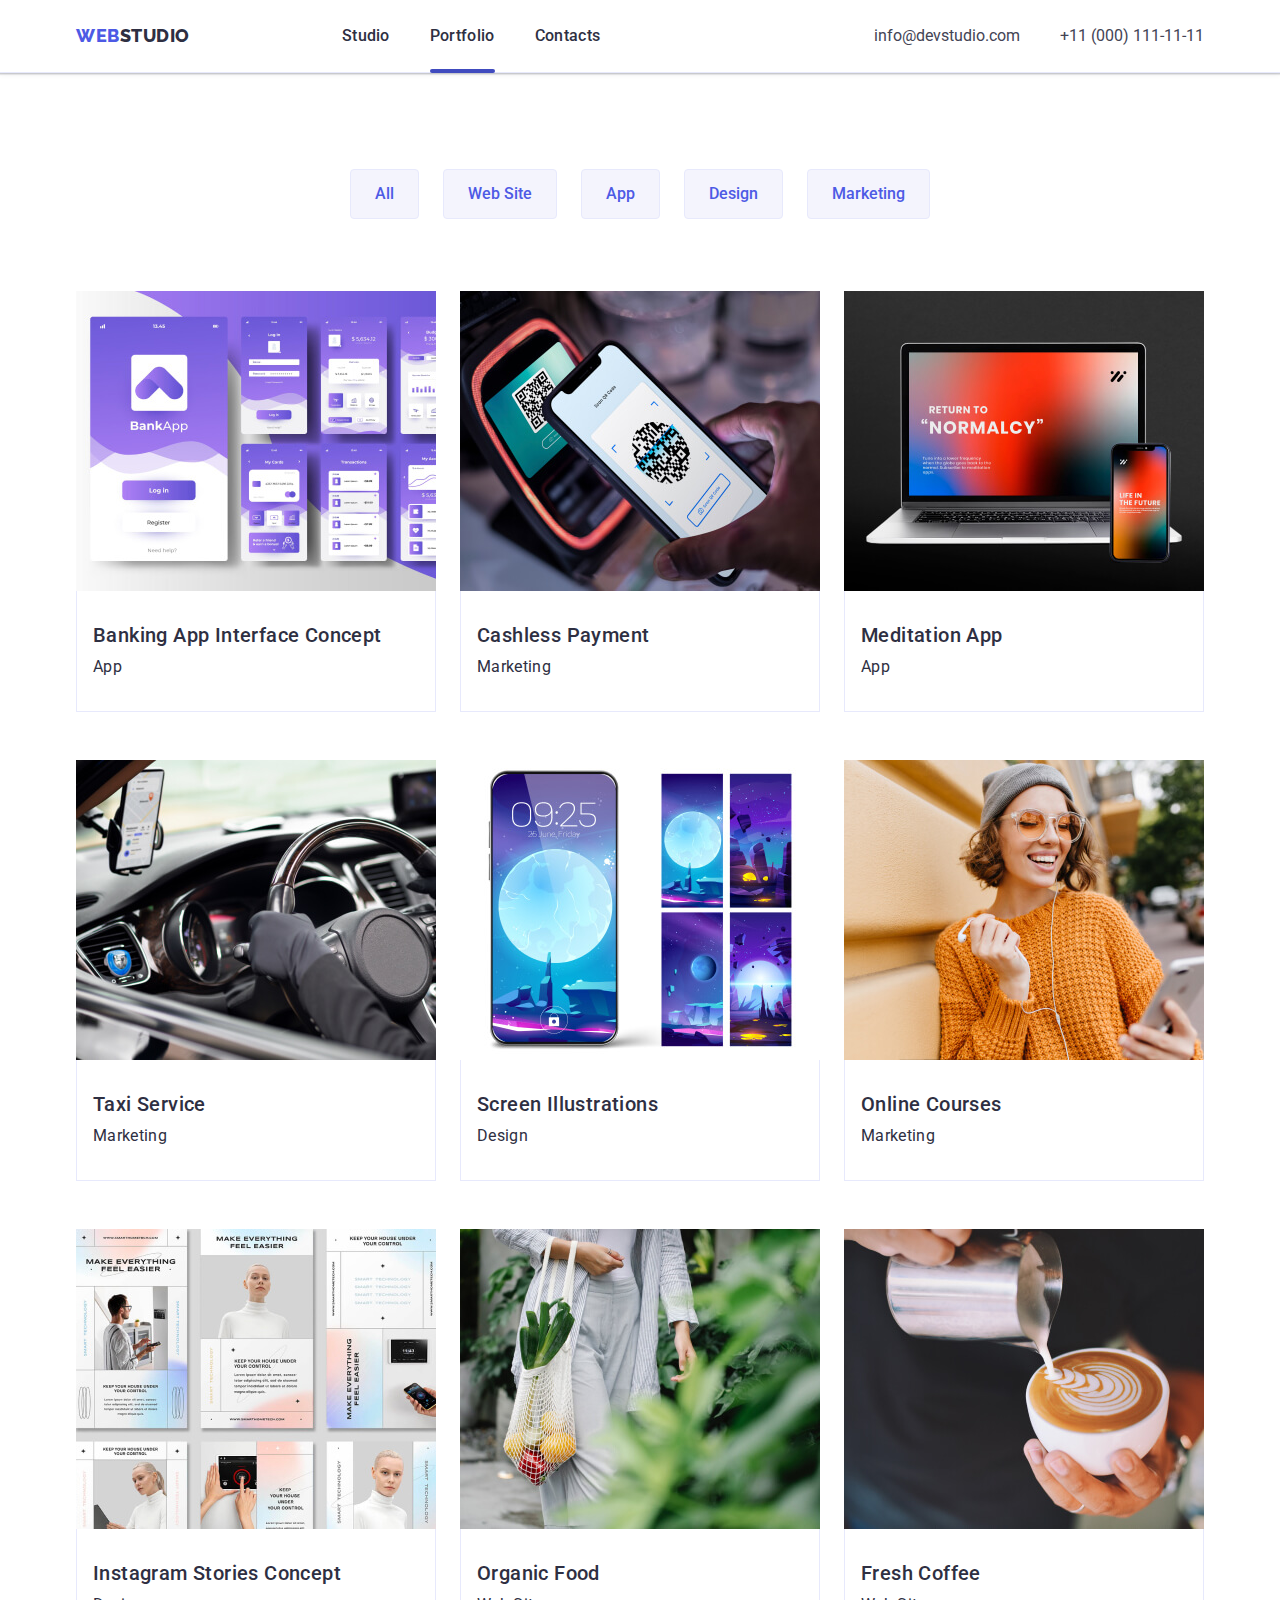
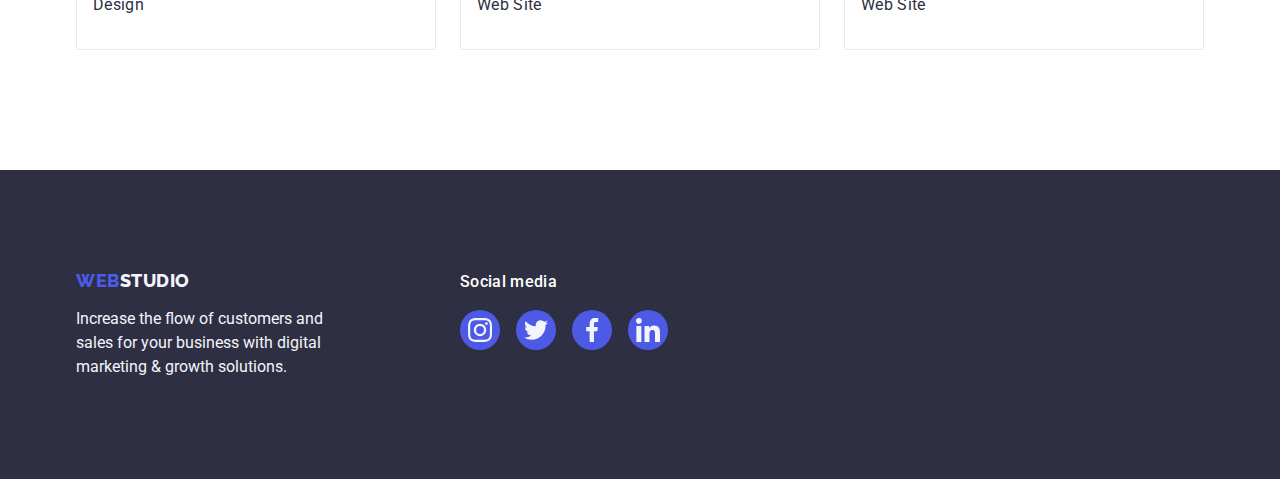
==== portfolio.html @ fbab5420 "Initial commit" ====
<!DOCTYPE html>
<html lang="en">
  <head>
    <meta charset="UTF-8" />
    <meta http-equiv="X-UA-Compatible" content="IE=edge" />
    <meta name="viewport" content="width=device-width, initial-scale=1.0" />
    <title>Portfolio</title>
    <link rel="preconnect" href="https://fonts.googleapis.com" />
    <link rel="preconnect" href="https://fonts.gstatic.com" crossorigin />
    <link
      href="https://fonts.googleapis.com/css2?family=Raleway:wght@800&family=Roboto:wght@400;500;700;900&display=swap"
      rel="stylesheet"
    />
    <link
      rel="stylesheet"
      href="https://cdnjs.cloudflare.com/ajax/libs/modern-normalize/1.1.0/modern-normalize.min.css"
    />
    <link rel="stylesheet" href="./css/styles.css" />
  </head>
  <body>
    <!-- Header -->
    <header class="header">
      <div class="container">
        <!-- navigation menu -->
        <nav class="nav">
          <!-- Logo -->
          <a href="./index.html" class="link nav-logo"
            >Web<span class="nav-logo-item">Studio</span>
          </a>
          <ul class="list">
            <li class="list-item">
              <a href="./index.html" class="link nav-link">Studio</a>
            </li>
            <li class="list-item">
              <a href="./portfolio.html" class="link nav-link current">Portfolio</a>
            </li>
            <li class="list-item">
              <a href="" class="link nav-link">Contacts</a>
            </li>
          </ul>
        </nav>
        <!-- adress -->
        <address class="address">
          <ul class="list">
            <li class="address-list-item">
              <a href="mailto:info@devstudio.com" class="address-item link">info@devstudio.com</a>
            </li>
            <li class="address-list-item">
              <a href="tel:+110001111111" class="address-item link">+11 (000) 111-11-11</a>
            </li>
          </ul>
        </address>
      </div>
    </header>
    <!--main content  -->

    <main>
      <section class="section-portfolio">
        <div class="container">
          <!-- head -->

          <h1 class="visually-hidden">Portfolio</h1>

          <!-- filter -->

          <ul class="list filter">
            <li class="filter-list">
              <button type="button" class="portfolio-btn">All</button>
            </li>
            <li class="filter-list">
              <button type="button" class="portfolio-btn">Web Site</button>
            </li>
            <li class="filter-list">
              <button type="button" class="portfolio-btn">App</button>
            </li>
            <li class="filter-list">
              <button type="button" class="portfolio-btn">Design</button>
            </li>
            <li class="filter-list">
              <button type="button" class="portfolio-btn">Marketing</button>
            </li>
          </ul>

          <!-- product -->

          <ul class="list cards">
            <li class="card">
              <a href="" class="link">
                <div class="box-overlay">
                  <img
                    src="./images/portfolio/row1/banking-app.jpg"
                    alt="Banking App Interface Concept"
                    width="360"
                  />
                  <div class="overlay">
                    <p>
                      14 Stylish and User-Friendly App Design Concepts · Task Manager App · Calorie
                      Tracker App · Exotic Fruit Ecommerce App · Cloud Storage App
                    </p>
                  </div>
                </div>
                <div class="card-categories">
                  <h2 class="portfolio-title">Banking App Interface Concept</h2>
                  <p class="portfolio-text">App</p>
                </div>
              </a>
            </li>
            <li class="card">
              <a href="" class="link">
                <div class="box-overlay">
                  <img
                    src="./images/portfolio/row1/cashles-payment.jpg"
                    alt="Cashless Payment"
                    width="360"
                  />
                  <div class="overlay">
                    <p>
                      14 Stylish and User-Friendly App Design Concepts · Task Manager App · Calorie
                      Tracker App · Exotic Fruit Ecommerce App · Cloud Storage App
                    </p>
                  </div>
                </div>
                <div class="card-categories">
                  <h2 class="portfolio-title">Cashless Payment</h2>
                  <p class="portfolio-text">Marketing</p>
                </div>
              </a>
            </li>
            <li class="card">
              <a href="" class="link">
                <div class="box-overlay">
                  <img
                    src="./images/portfolio/row1/meditacion-app.jpg"
                    alt="Meditation App"
                    width="360"
                  />
                  <div class="overlay">
                    <p>
                      14 Stylish and User-Friendly App Design Concepts · Task Manager App · Calorie
                      Tracker App · Exotic Fruit Ecommerce App · Cloud Storage App
                    </p>
                  </div>
                </div>
                <div class="card-categories">
                  <h2 class="portfolio-title">Meditation App</h2>
                  <p class="portfolio-text">App</p>
                </div>
              </a>
            </li>
            <li class="card">
              <a href="" class="link">
                <div class="box-overlay">
                  <img
                    src="./images/portfolio/row2/taxi-service.jpg"
                    alt="Taxi Service"
                    width="360"
                  />
                  <div class="overlay">
                    <p>
                      14 Stylish and User-Friendly App Design Concepts · Task Manager App · Calorie
                      Tracker App · Exotic Fruit Ecommerce App · Cloud Storage App
                    </p>
                  </div>
                </div>
                <div class="card-categories">
                  <h2 class="portfolio-title">Taxi Service</h2>
                  <p class="portfolio-text">Marketing</p>
                </div>
              </a>
            </li>
            <li class="card">
              <a href="" class="link">
                <div class="box-overlay">
                  <img
                    src="./images/portfolio/row2/screen-illustrations.jpg"
                    alt="Screen Illustrations"
                    width="360"
                  />
                  <div class="overlay">
                    <p>
                      14 Stylish and User-Friendly App Design Concepts · Task Manager App · Calorie
                      Tracker App · Exotic Fruit Ecommerce App · Cloud Storage App
                    </p>
                  </div>
                </div>
                <div class="card-categories">
                  <h2 class="portfolio-title">Screen Illustrations</h2>
                  <p class="portfolio-text">Design</p>
                </div>
              </a>
            </li>
            <li class="card">
              <a href="" class="link">
                <div class="box-overlay">
                  <img
                    src="./images/portfolio/row2/online-courses.jpg"
                    alt="Online Courses"
                    width="360"
                  />
                  <div class="overlay">
                    <p>
                      14 Stylish and User-Friendly App Design Concepts · Task Manager App · Calorie
                      Tracker App · Exotic Fruit Ecommerce App · Cloud Storage App
                    </p>
                  </div>
                </div>
                <div class="card-categories">
                  <h2 class="portfolio-title">Online Courses</h2>
                  <p class="portfolio-text">Marketing</p>
                </div>
              </a>
            </li>
            <li class="card">
              <a href="" class="link">
                <div class="box-overlay">
                  <img
                    src="./images/portfolio/row3/instagram.jpg"
                    alt="Instagram Stories Concept"
                    width="360"
                  />
                  <div class="overlay">
                    <p>
                      14 Stylish and User-Friendly App Design Concepts · Task Manager App · Calorie
                      Tracker App · Exotic Fruit Ecommerce App · Cloud Storage App
                    </p>
                  </div>
                </div>
                <div class="card-categories">
                  <h2 class="portfolio-title">Instagram Stories Concept</h2>
                  <p class="portfolio-text">Design</p>
                </div>
              </a>
            </li>
            <li class="card">
              <a href="" class="link">
                <div class="box-overlay">
                  <img
                    src="./images/portfolio/row3/organic-food.jpg"
                    alt="Organic Food"
                    width="360"
                  />
                  <div class="overlay">
                    <p>
                      14 Stylish and User-Friendly App Design Concepts · Task Manager App · Calorie
                      Tracker App · Exotic Fruit Ecommerce App · Cloud Storage App
                    </p>
                  </div>
                </div>
                <div class="card-categories">
                  <h2 class="portfolio-title">Organic Food</h2>
                  <p class="portfolio-text">Web Site</p>
                </div>
              </a>
            </li>
            <li class="card">
              <a href="" class="link">
                <div class="box-overlay">
                  <img
                    src="./images/portfolio/row3/fresh-coffee.jpg"
                    alt="Fresh Coffee"
                    width="360"
                  />
                  <div class="overlay">
                    <p>
                      14 Stylish and User-Friendly App Design Concepts · Task Manager App · Calorie
                      Tracker App · Exotic Fruit Ecommerce App · Cloud Storage App
                    </p>
                  </div>
                </div>
                <div class="card-categories">
                  <h2 class="portfolio-title">Fresh Coffee</h2>
                  <p class="portfolio-text">Web Site</p>
                </div>
              </a>
            </li>
          </ul>
        </div>
      </section>
    </main>

    <!-- footer -->
    <footer class="footer">
      <div class="container">
        <div class="footer-logo-cont">
          <!-- logo -->
          <a href="./index.html" class="link footer-logo"
            >Web<span class="footer-logo-item">Studio</span>
          </a>
          <p class="text">
            Increase the flow of customers and sales for your business with digital marketing &
            growth solutions.
          </p>
        </div>
        <div class="footer-social-cont">
          <p class="footer-social-title">Social media</p>
          <ul class="footer-list list">
            <li class="footer-list-item">
              <a
                class="footer-social-link"
                href="https://www.instagram.com/"
                target="_blank"
                rel="noopener noreferrer"
              >
                <svg class="icon" width="24" height="24">
                  <use href="./images/icon.svg#icon-instagram"></use>
                </svg>
              </a>
            </li>
            <li class="footer-list-item">
              <a
                class="footer-social-link"
                href="https://twitter.com/"
                target="_blank"
                rel="noopener noreferrer"
              >
                <svg class="icon" width="24" height="24">
                  <use href="./images/icon.svg#icon-twitter"></use>
                </svg>
              </a>
            </li>
            <li class="footer-list-item">
              <a
                class="footer-social-link"
                href="https://www.facebook.com/"
                target="_blank"
                rel="noopener noreferrer"
              >
                <svg class="icon" width="24" height="24">
                  <use href="./images/icon.svg#icon-facebook"></use>
                </svg>
              </a>
            </li>
            <li class="footer-list-item">
              <a
                class="footer-social-link"
                href="https://www.linkedin.com/"
                target="_blank"
                rel="noopener noreferrer"
              >
                <svg class="icon" width="24" height="24">
                  <use href="./images/icon.svg#icon-linkedin"></use>
                </svg>
              </a>
            </li>
          </ul>
        </div>
      </div>
    </footer>
  </body>
</html>
---- css/styles.css ----
:root {
  --text-color: #434455;
  --dark-color: #2e2f42;
  --primary-barnd-color: #4d5ae5;
  --background-color: #ffffff;
  --pressed-state-cl: #404bbf;
  --light-color: #f4f4fd;
  --heder-border-cl: #e7e9fc;
  --social-activ-cl: #31d0aa;
  --border-cl: #8e8f99;
  --castomer-cl: #8e8f99;
  --сubic: cubic-bezier(0.4, 0, 0.2, 1);
  --backdrop: rgba(46, 47, 66, 0.4);
}
html {
  box-sizing: border-box;
}

*,
*::before,
*::after {
  box-sizing: inherit;
}

body {
  font-family: 'Roboto', sans-serif;
  font-style: normal;
  font-weight: 400;
  font-size: 16px;
  line-height: 24px;

  color: var(--brand-color);
  background-color: var(--background-color);
}

h1,
h2,
h3,
h4,
h5,
h6,
p {
  margin: 0;
}
ul {
  padding: 0;
}
/* utylits */
.container {
  width: 1158px;
  padding-left: 15px;
  padding-right: 15px;
  margin: 0 auto;
}
.link {
  text-decoration: none;
}
.list {
  list-style: none;
  margin: 0;
  padding: 0;
}
img {
  display: block;
}
.visually-hidden {
  position: absolute;
  width: 1px;
  height: 1px;
  margin: -1px;
  border: 0;
  padding: 0;
  white-space: nowrap;
  clip-path: inset(100%);
  clip: rect(0 0 0 0);
  overflow: hidden;
}

/* styles for index.html */

/**
  |============================
  | header section
  |============================
*/
.header .container {
  display: flex;
  align-items: center;
  margin: 0 auto 0 auto;
}
.header {
  border-bottom: 1px solid var(--heder-border-cl);
  box-shadow: 0px 2px 1px rgba(46, 47, 66, 0.08), 0px 1px 1px rgba(46, 47, 66, 0.16),
    0px 1px 6px rgba(46, 47, 66, 0.08);
}
/* logo */
.nav-logo {
  font-family: 'Raleway', sans-serif;
  font-style: normal;
  font-weight: 800;
  font-size: 18px;
  line-height: 1.17;
  margin-right: 76px;

  letter-spacing: 0.03em;
  text-decoration: none;
  text-transform: uppercase;

  color: var(--primary-barnd-color);
}

.this-page {
  position: relative;
}

.nav-logo-item {
  color: var(--dark-color);
}

/* navigation */
.nav {
  display: flex;
  align-items: center;
  margin-right: auto;

  font-style: normal;
  font-weight: 500;
  font-size: 16px;
  line-height: 24px;
}

.nav .list {
  display: flex;
  margin-left: 76px;
  gap: 40px;
}

.nav-link {
  position: relative;
  display: flex;
  padding-top: 24px;
  padding-bottom: 24px;
}

.nav-link.current::after {
  content: '';
  position: absolute;
  width: 100%;
  height: 4px;
  bottom: -1px;

  background: var(--pressed-state-cl);
  color: var(--pressed-state-cl);
  border-radius: 2px;
}
.list .nav-link {
  font-weight: 500;
  font-size: 16px;
  line-height: 1.5;
  letter-spacing: 0.02em;

  color: var(--dark-color);
  transition: color 250ms var(--сubic);
}
.list .nav-link:hover,
.list .nav-link:focus {
  color: var(--pressed-state-cl);
}

/* address */
.address {
  font-style: normal;
}
.address-item.link {
  color: var(--text-color);
}
.address .list {
  display: flex;
  gap: 40px;
}
.address-item {
  transition: color 250ms var(--сubic);
}
.address-item:hover,
.address-item:focus {
  color: var(--pressed-state-cl);
}
/**
  |============================
  | hero section
  |============================
*/

.hero {
  padding: 188px 0;
  max-width: 1440px;
  min-height: 600px;
  margin: 0 auto;
  text-align: center;
  background-color: var(--dark-color);

  background-image: linear-gradient(rgba(46, 47, 66, 0.7), rgba(46, 47, 66, 0.7)),
    url('../images/main/people-office.jpg');
  background-position: center;
  background-size: cover;
  background-repeat: no-repeat;
}

.hero-title {
  font-family: 'Roboto';
  font-style: normal;
  font-weight: 700;
  font-size: 56px;
  letter-spacing: 0.02em;
  line-height: 1.07;

  max-width: 496px;
  text-align: center;
  margin-bottom: 48px;
  margin-left: auto;
  margin-right: auto;

  color: var(--background-color);
}

/* batton */
.btn {
  font-family: 'Roboto', sans-serif;
  font-weight: 500;
  font-size: 16px;
  line-height: 1.5;
  letter-spacing: 0.04em;

  display: block;
  margin: 0 auto;
  border-radius: 4px;
  padding: 16px 32px;
  min-width: 169px;
  height: 56px;
  box-shadow: 0px 4px 4px rgba(0, 0, 0, 0.15);
  border: none;

  color: var(--background-color);
  background-color: var(--primary-barnd-color);
  cursor: pointer;

  transition: background 250ms var(--сubic);
}

.btn:hover,
.btn:focus {
  background-color: var(--pressed-state-cl);
}

/* modal window */
.backdrop {
  position: fixed;
  top: 0;
  left: 0;

  width: 100%;
  height: 100%;

  background-color: var(--backdrop);
  transition: opacity 250ms var(--сubic), visibility 250ms var(--сubic);
}
.backdrop.is-hidden {
  opacity: 0;
  visibility: hidden;
  pointer-events: none;
}
.modal {
  position: absolute;
  top: 50%;
  left: 50%;

  transform: translate(-50%, -50%);

  min-width: 408px;
  min-height: 576px;
  padding: 24px;

  background: #fcfcfc;
  box-shadow: 0px 1px 1px rgba(0, 0, 0, 0.14), 0px 1px 3px rgba(0, 0, 0, 0.12),
    0px 2px 1px rgba(0, 0, 0, 0.2);
  border-radius: 4px;
}
.modal-icon {
  width: 24px;
  height: 24px;
  margin-left: auto;
}
.modal-btn {
  display: flex;
  align-items: center;
  justify-content: center;

  width: 100%;
  height: 100%;

  border: none;
  border-radius: 50%;
  background-color: #e7e9fc;
  background-size: cover;

  transition: color 250ms var(--сubic), background 250ms var(--сubic);
}
.icon-close {
  fill: currentColor;
}
.modal-btn:hover,
.modal-btn:focus {
  background-color: var(--pressed-state-cl);
  color: var(--light-color);
  cursor: pointer;
}

/**
  |============================
  | features section
  |============================
*/
.features {
  padding: 120px 0;
}
.features-icon {
  display: flex;
  align-items: center;
  justify-content: center;

  width: 264px;
  height: 112px;
  margin: 0 0 8px 0;

  /* CLOUD */

  background: var(--light-color);
  border-radius: 4px;
}
.features-icon .icon {
  width: 64px;
  height: 64px;
  justify-content: center;
}
.features-head {
  font-weight: 500;
  font-size: 20px;
  line-height: 1.2;
  letter-spacing: 0.02em;

  margin-bottom: 8px;

  color: var(--dark-color);
}
.features-paragraf {
  letter-spacing: 0.02em;
}

.features-description {
  display: flex;
  gap: 24px;
}
.features-list {
  flex-basis: calc((100% - 72px) / 4);
}

/**
  |============================
  | product section
  |============================
*/
.product-section {
  padding-bottom: 120px;
}
.title {
  text-align: center;
  letter-spacing: 0.02em;
  text-transform: capitalize;

  font-family: 'Roboto';
  font-style: normal;
  font-weight: 700;
  font-size: 36px;
  line-height: 1.11;

  margin-bottom: 72px;

  color: var(--dark-color);
}

.list.product {
  display: flex;
  gap: 24px;
}

.title.product {
  margin-bottom: 72px;
}
/**
  |============================
  | team seection
  |============================
*/

.team {
  padding: 120px 0;

  background-color: var(--light-color);
}

.team .list {
  display: flex;
  gap: 24px;
}

.team-item {
  flex-basis: calc((100% - 72px) / 4);

  box-shadow: 0px 1px 6px rgba(46, 47, 66, 0.08), 0px 1px 1px rgba(46, 47, 66, 0.16),
    0px 2px 1px rgba(46, 47, 66, 0.08);
  border-radius: 0px 0px 4px 4px;
  background-color: var(--background-color);
}

.team-title {
  font-family: 'Roboto';
  font-style: normal;
  font-weight: 500;
  font-size: 20px;
  line-height: 24px;
  text-align: center;
  letter-spacing: 0.02em;

  margin-bottom: 8px;

  color: var(--dark-color);
}

.team-posicion {
  font-family: 'Roboto';
  font-style: normal;
  font-weight: 400;
  font-size: 16px;
  line-height: 24px;
  text-align: center;
  letter-spacing: 0.02em;

  margin-bottom: 8px;
}

.team-descr {
  padding: 32px 0;
  border-radius: 0px 0px 4px 4px;
}

/* icons */

.social-icon-list {
  display: flex;
  justify-content: center;
  gap: 24px;
}
.social-icon-list-item {
  width: 40px;
  height: 40px;
}

.link-icon {
  display: flex;
  width: 100%;
  height: 100%;

  align-items: center;
  justify-content: center;

  background-color: var(--primary-barnd-color);

  border-radius: 50%;

  transition: background 250ms var(--сubic);
}
.link-icon:hover,
.link-icon:focus {
  background-color: var(--pressed-state-cl);
}

.link-icon .icon {
  fill: var(--light-color);
}
/**
  |============================
  |Castomers section
  |============================
*/
.castomers {
  padding: 120px 0;
  text-align: center;
}

.castomers-title {
  font-family: 'Roboto';
  font-style: normal;
  font-weight: 700;
  font-size: 36px;
  line-height: 1.1;
  /* identical to box height, or 111% */

  margin-bottom: 72px;

  letter-spacing: 0.02em;

  /* NAVY BLUE */

  color: var(--dark-color);
}
.castomers-list {
  display: flex;
  gap: 24px;
  justify-content: center;
}

.castomers-list-item {
  width: 168px;
  height: 88px;

  /* padding: 16px 32px; */
}

/* ===ICONS ===*/
.castomers-link {
  display: flex;
  justify-content: center;
  align-items: center;

  /* width: 100%; */
  height: 100%;

  color: var(--castomer-cl);
  border: 1px solid var(--border-cl);
  border-radius: 4px;

  transition: border 250ms var(--сubic), color 250ms var(--сubic);
}
.castomers-icon {
  fill: currentColor;
}

.castomers-link:hover,
.castomers-link:focus {
  border-color: var(--pressed-state-cl);
  color: var(--pressed-state-cl);
}

/**
  |============================
  | footer
  |============================
*/

.footer {
  padding: 100px 0;

  background-color: var(--dark-color);
}
.footer .container {
  display: flex;
  align-items: baseline;
  gap: 120px;
}
.footer-logo {
  display: inline-block;
  align-items: center;

  letter-spacing: 0.03em;
  text-decoration: none;
  text-transform: uppercase;

  font-family: 'Raleway', sans-serif;
  font-style: normal;
  font-weight: 800;
  font-size: 18px;
  line-height: 1.17;

  margin-bottom: 16px;

  color: var(--primary-barnd-color);
}
.footer-logo-item,
.footer .text {
  color: var(--light-color);
}

.footer .text {
  width: 264px;
}

.footer-social-title {
  font-family: 'Roboto';
  font-style: normal;
  font-weight: 500;
  font-size: 16px;
  line-height: 1.5;
  /* identical to box height, or 150% */

  letter-spacing: 0.02em;

  margin-bottom: 16px;

  /* WHITE */

  color: var(--background-color);
}
.footer-list {
  display: flex;
  gap: 16px;
}
.footer-list-item {
  width: 40px;
  height: 40px;
}
.footer-social-link {
  display: flex;
  align-items: center;
  justify-content: center;

  width: 100%;
  height: 100%;

  border-radius: 50%;

  background-color: var(--primary-barnd-color);
  background-size: cover;

  transition: background 250ms var(--сubic);
}
.footer-social-link:hover,
.footer-social-link:focus {
  background-color: var(--social-activ-cl);
}
.footer .icon {
  fill: var(--light-color);
}
/**
  |============================
  | portfolio page
  |============================
*/
.section-portfolio {
  padding: 96px 0 120px;
}

/* filter */
.portfolio-btn {
  display: flex;
  flex-direction: row;
  justify-content: center;
  align-items: center;

  padding: 12px 24px;

  font-family: 'Roboto';
  font-style: normal;
  font-weight: 500;
  font-size: 16px;
  line-height: 1.5;

  border: 1px solid var(--heder-border-cl);
  border-radius: 4px;
  cursor: pointer;

  background: var(--light-color);
  color: var(--primary-barnd-color);

  transition: color 250ms var(--сubic), background 250ms var(--сubic), border 250ms var(--сubic),
    box-shadow 250ms var(--сubic);
}

.portfolio-btn:hover,
.portfolio-btn:focus {
  color: var(--background-color);
  background-color: var(--pressed-state-cl);
  border: 1px solid transparent;
  box-shadow: 0px 3px 1px rgba(0, 0, 0, 0.1), 0px 2px 1px rgba(0, 0, 0, 0.08),
    0px 2px 2px rgba(0, 0, 0, 0.12);
}
.list.filter {
  display: flex;
  justify-content: center;
  gap: 24px;
  margin-bottom: 72px;
}

/* product */
.portfolio-title {
  margin-bottom: 8px;
  font-weight: 500;
  font-size: 20px;
  line-height: 1.2;
  letter-spacing: 0.02em;

  color: var(--dark-color);
}
.portfolio-text {
  font-size: 16px;
  line-height: 1.5;
  letter-spacing: 0.02em;
  color: var(--dark-color);
}
/* Cards */

.list.cards {
  display: flex;
  flex-wrap: wrap;
  column-gap: 24px;
  row-gap: 48px;
}
.card {
  width: 360px;

  background: #ffffff;
}
.card .link {
  display: block;
  transition: box-shadow 250ms var(--сubic);
}
.card .link:hover,
.card .link:focus {
  box-shadow: 0px 1px 6px rgba(46, 47, 66, 0.08), 0px 1px 1px rgba(46, 47, 66, 0.16),
    0px 2px 1px rgba(46, 47, 66, 0.08);
}

.card-categories {
  padding: 32px 16px;
  border: 1px solid #e7e9fc;
  border-top: none;
}
/* overlay cards */
.box-overlay {
  position: relative;
  overflow: hidden;

  width: 100%;
  height: 100%;
}
.overlay {
  position: absolute;
  top: 0;
  right: 0;
  width: 100%;
  height: 100%;
  padding: 40px 32px 164px 32px;

  background-color: var(--primary-barnd-color);
  transform: translateY(100%);
  transition: transform 250ms var(--сubic);
}
.card:hover .overlay {
  transform: translateY(0);
}
.overlay p {
  color: var(--light-color);
}
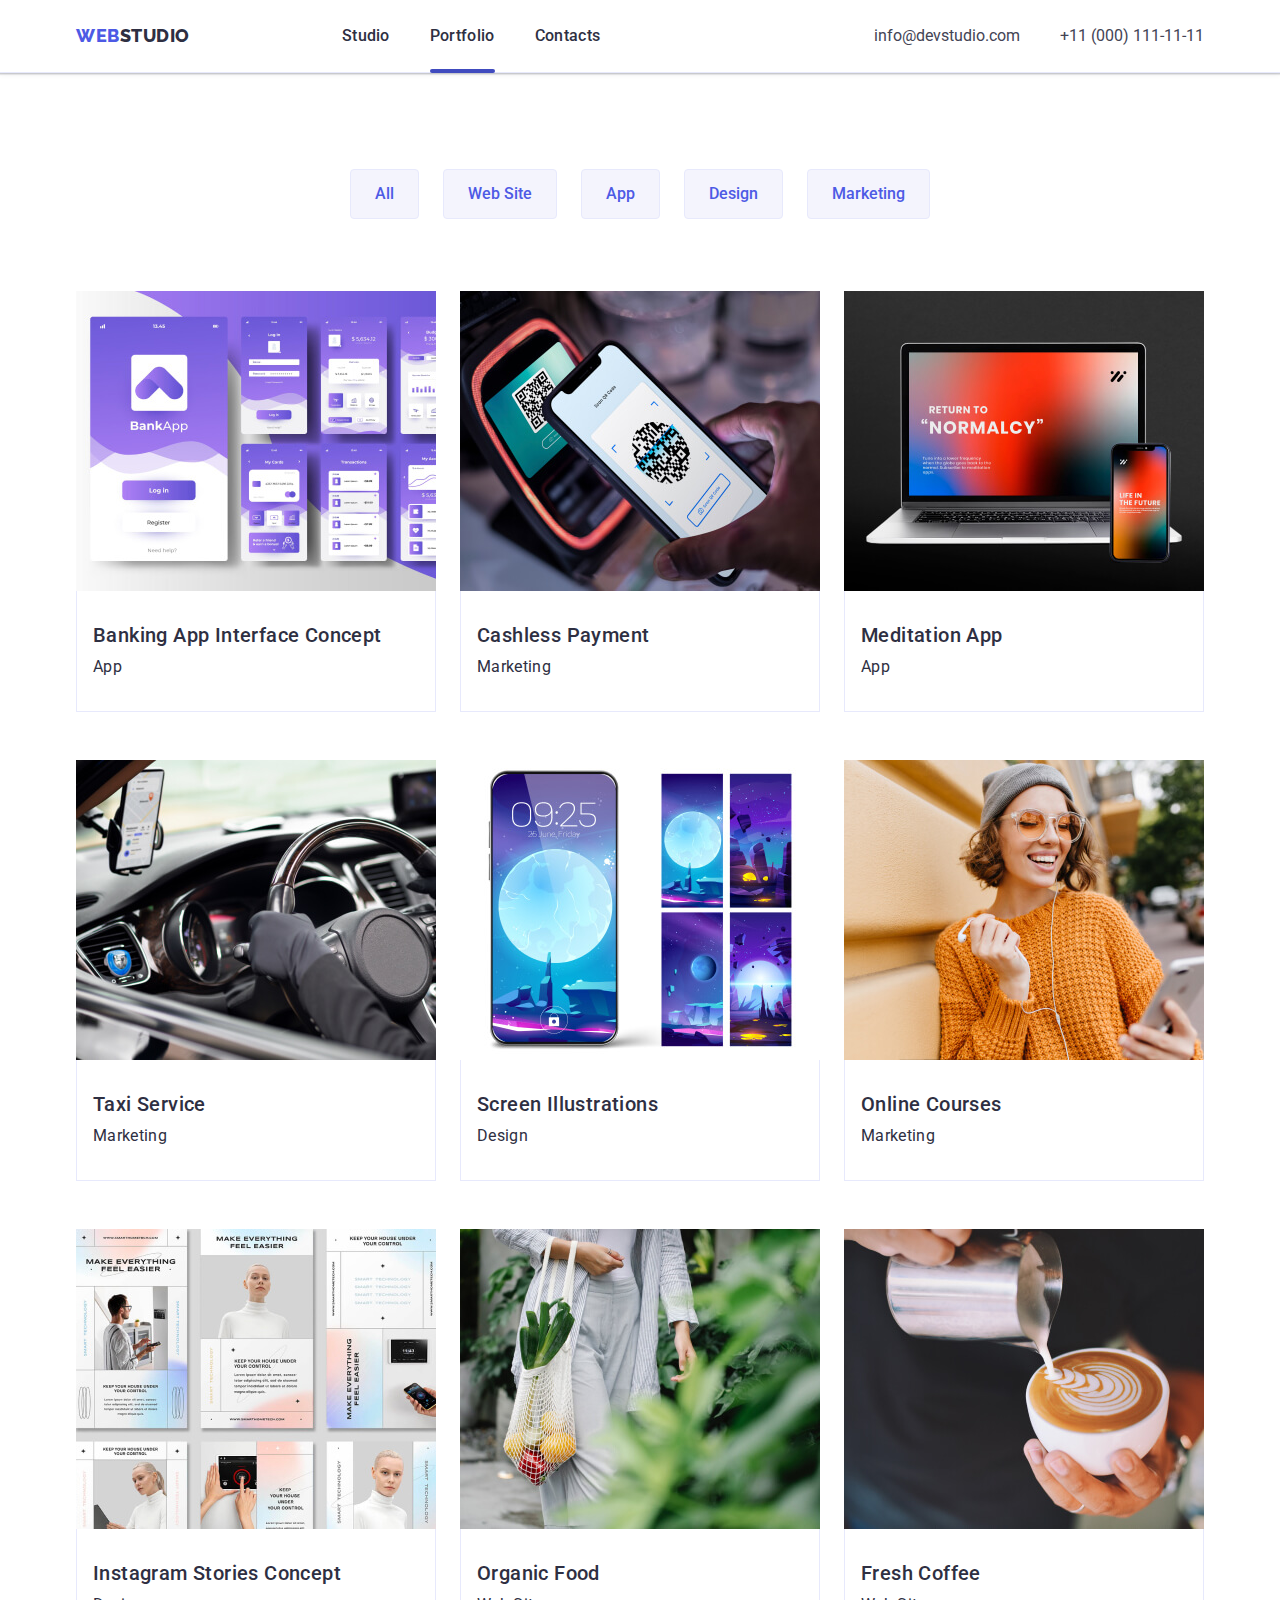
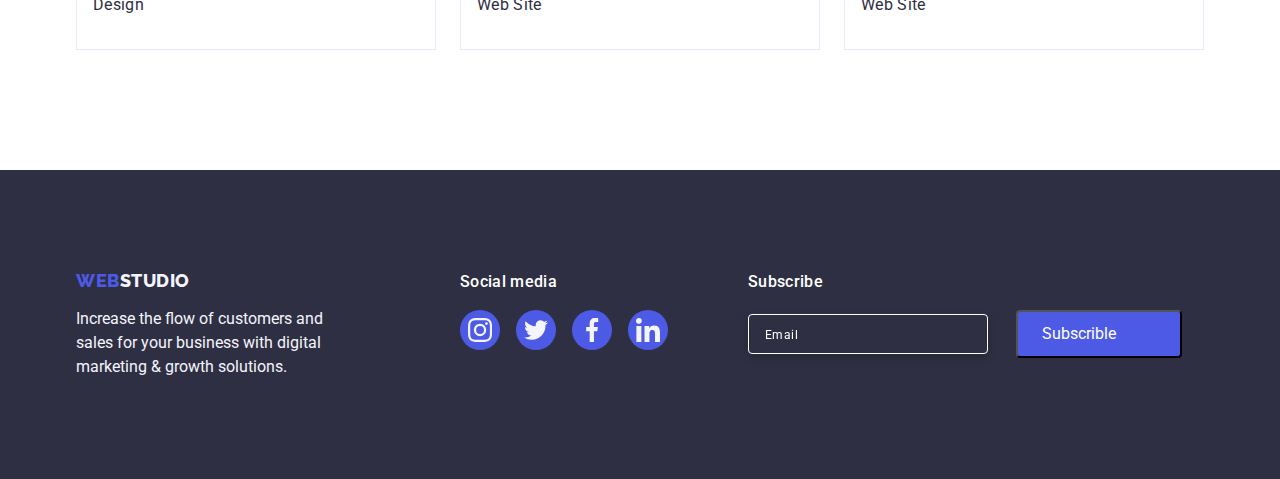
==== commit 3eecfd23: "add in footer subscrible field amb submit button" ====
--- a/portfolio.html
+++ b/portfolio.html
@@ -344,6 +344,22 @@
             </li>
           </ul>
         </div>
+        <div class="subscrible">
+          <h2 class="subscrible-title">Subscribe</h2>
+          <form action="subscrible-form">
+            <label for="subscrible-label">
+              <input type="email" class="form-sub" name="Email" placeholder="Email" />
+            </label>
+            <button class="subscr-btn" type="submit">
+              Subscrible
+              <span class="subscr-ikon">
+                <svg class="sibscr-svg" width="24" height="24">
+                  <use href="./images/icon.svg#icon-frame"></use>
+                </svg>
+              </span>
+            </button>
+          </form>
+        </div>
       </div>
     </footer>
   </body>
--- a/css/styles.css
+++ b/css/styles.css
@@ -9,7 +9,7 @@
   --social-activ-cl: #31d0aa;
   --border-cl: #8e8f99;
   --castomer-cl: #8e8f99;
-  --сubic: cubic-bezier(0.4, 0, 0.2, 1);
+  --transition-role: 250ms cubic-bezier(0.4, 0, 0.2, 1);
   --backdrop: rgba(46, 47, 66, 0.4);
 }
 html {
@@ -160,7 +160,7 @@
   letter-spacing: 0.02em;
 
   color: var(--dark-color);
-  transition: color 250ms var(--сubic);
+  transition: color var(--transition-role);
 }
 .list .nav-link:hover,
 .list .nav-link:focus {
@@ -179,7 +179,7 @@
   gap: 40px;
 }
 .address-item {
-  transition: color 250ms var(--сubic);
+  transition: color var(--transition-role);
 }
 .address-item:hover,
 .address-item:focus {
@@ -244,7 +244,7 @@
   background-color: var(--primary-barnd-color);
   cursor: pointer;
 
-  transition: background 250ms var(--сubic);
+  transition: background var(--transition-role);
 }
 
 .btn:hover,
@@ -262,7 +262,7 @@
   height: 100%;
 
   background-color: var(--backdrop);
-  transition: opacity 250ms var(--сubic), visibility 250ms var(--сubic);
+  transition: opacity var(--transition-role), visibility var(--transition-role);
 }
 .backdrop.is-hidden {
   opacity: 0;
@@ -303,7 +303,7 @@
   background-color: #e7e9fc;
   background-size: cover;
 
-  transition: color 250ms var(--сubic), background 250ms var(--сubic);
+  transition: color var(--transition-role), background var(--transition-role);
 }
 .icon-close {
   fill: currentColor;
@@ -477,7 +477,7 @@
 
   border-radius: 50%;
 
-  transition: background 250ms var(--сubic);
+  transition: background var(--transition-role);
 }
 .link-icon:hover,
 .link-icon:focus {
@@ -539,7 +539,7 @@
   border: 1px solid var(--border-cl);
   border-radius: 4px;
 
-  transition: border 250ms var(--сubic), color 250ms var(--сubic);
+  transition: border var(--transition-role), color var(--transition-role);
 }
 .castomers-icon {
   fill: currentColor;
@@ -565,7 +565,9 @@
 .footer .container {
   display: flex;
   align-items: baseline;
-  gap: 120px;
+}
+.footer-logo-cont {
+  margin-right: 120px;
 }
 .footer-logo {
   display: inline-block;
@@ -594,6 +596,9 @@
   width: 264px;
 }
 
+.footer-social-cont {
+  margin-right: 80px;
+}
 .footer-social-title {
   font-family: 'Roboto';
   font-style: normal;
@@ -618,6 +623,8 @@
   width: 40px;
   height: 40px;
 }
+/* Social */
+
 .footer-social-link {
   display: flex;
   align-items: center;
@@ -631,7 +638,7 @@
   background-color: var(--primary-barnd-color);
   background-size: cover;
 
-  transition: background 250ms var(--сubic);
+  transition: background var(--transition-role);
 }
 .footer-social-link:hover,
 .footer-social-link:focus {
@@ -640,6 +647,88 @@
 .footer .icon {
   fill: var(--light-color);
 }
+/* Subscrible */
+
+.subscrible {
+  display: block;
+}
+
+.subscrible-title {
+  /* Body Medium */
+  font-family: 'Roboto';
+  font-style: normal;
+  font-weight: 500;
+  font-size: 16px;
+  line-height: 1.5;
+  /* identical to box height, or 150% */
+
+  letter-spacing: 0.02em;
+
+  margin-bottom: 16px;
+
+  /* WHITE */
+
+  color: var(--background-color);
+}
+.form-sub {
+  width: 240px;
+  height: 40px;
+  padding-left: 16px;
+  border: 1px solid var(--background-color);
+  filter: drop-shadow(0px 4px 4px rgba(0, 0, 0, 0.15));
+  border-radius: 4px;
+
+  color: var(--background-color);
+  background-color: var(--dark-color);
+}
+.form-sub::placeholder {
+  display: flex;
+  align-items: center;
+
+  font-family: 'Roboto';
+  font-style: normal;
+  font-weight: 400;
+  font-size: 12px;
+  line-height: 2;
+  /* identical to box height, or 200% */
+
+  letter-spacing: 0.04em;
+
+  /* WHITE */
+
+  color: var(--background-color);
+}
+
+.subscr-btn {
+  display: inline-flex;
+  flex-direction: row;
+  justify-content: center;
+  align-items: center;
+  padding: 8px 24px;
+  gap: 16px;
+
+  margin-left: 24px;
+
+  /* IRIS */
+
+  background: #4d5ae5;
+  border-radius: 4px;
+  color: var(--background-color);
+  cursor: pointer;
+
+  transition: background var(--transition-role);
+}
+.subscr-btn:hover,
+.subscr-btn:focus {
+  background-color: var(--pressed-state-cl);
+}
+
+.subscr-ikon {
+  fill: var(--background-color);
+}
+.sibscr-svg {
+}
+
 /**
   |============================
   | portfolio page
@@ -671,8 +760,8 @@
   background: var(--light-color);
   color: var(--primary-barnd-color);
 
-  transition: color 250ms var(--сubic), background 250ms var(--сubic), border 250ms var(--сubic),
-    box-shadow 250ms var(--сubic);
+  transition: color var(--transition-role), background var(--transition-role),
+    border var(--transition-role), box-shadow var(--transition-role);
 }
 
 .portfolio-btn:hover,
@@ -721,7 +810,7 @@
 }
 .card .link {
   display: block;
-  transition: box-shadow 250ms var(--сubic);
+  transition: box-shadow var(--transition-role);
 }
 .card .link:hover,
 .card .link:focus {
@@ -752,7 +841,7 @@
 
   background-color: var(--primary-barnd-color);
   transform: translateY(100%);
-  transition: transform 250ms var(--сubic);
+  transition: transform var(--transition-role);
 }
 .card:hover .overlay {
   transform: translateY(0);
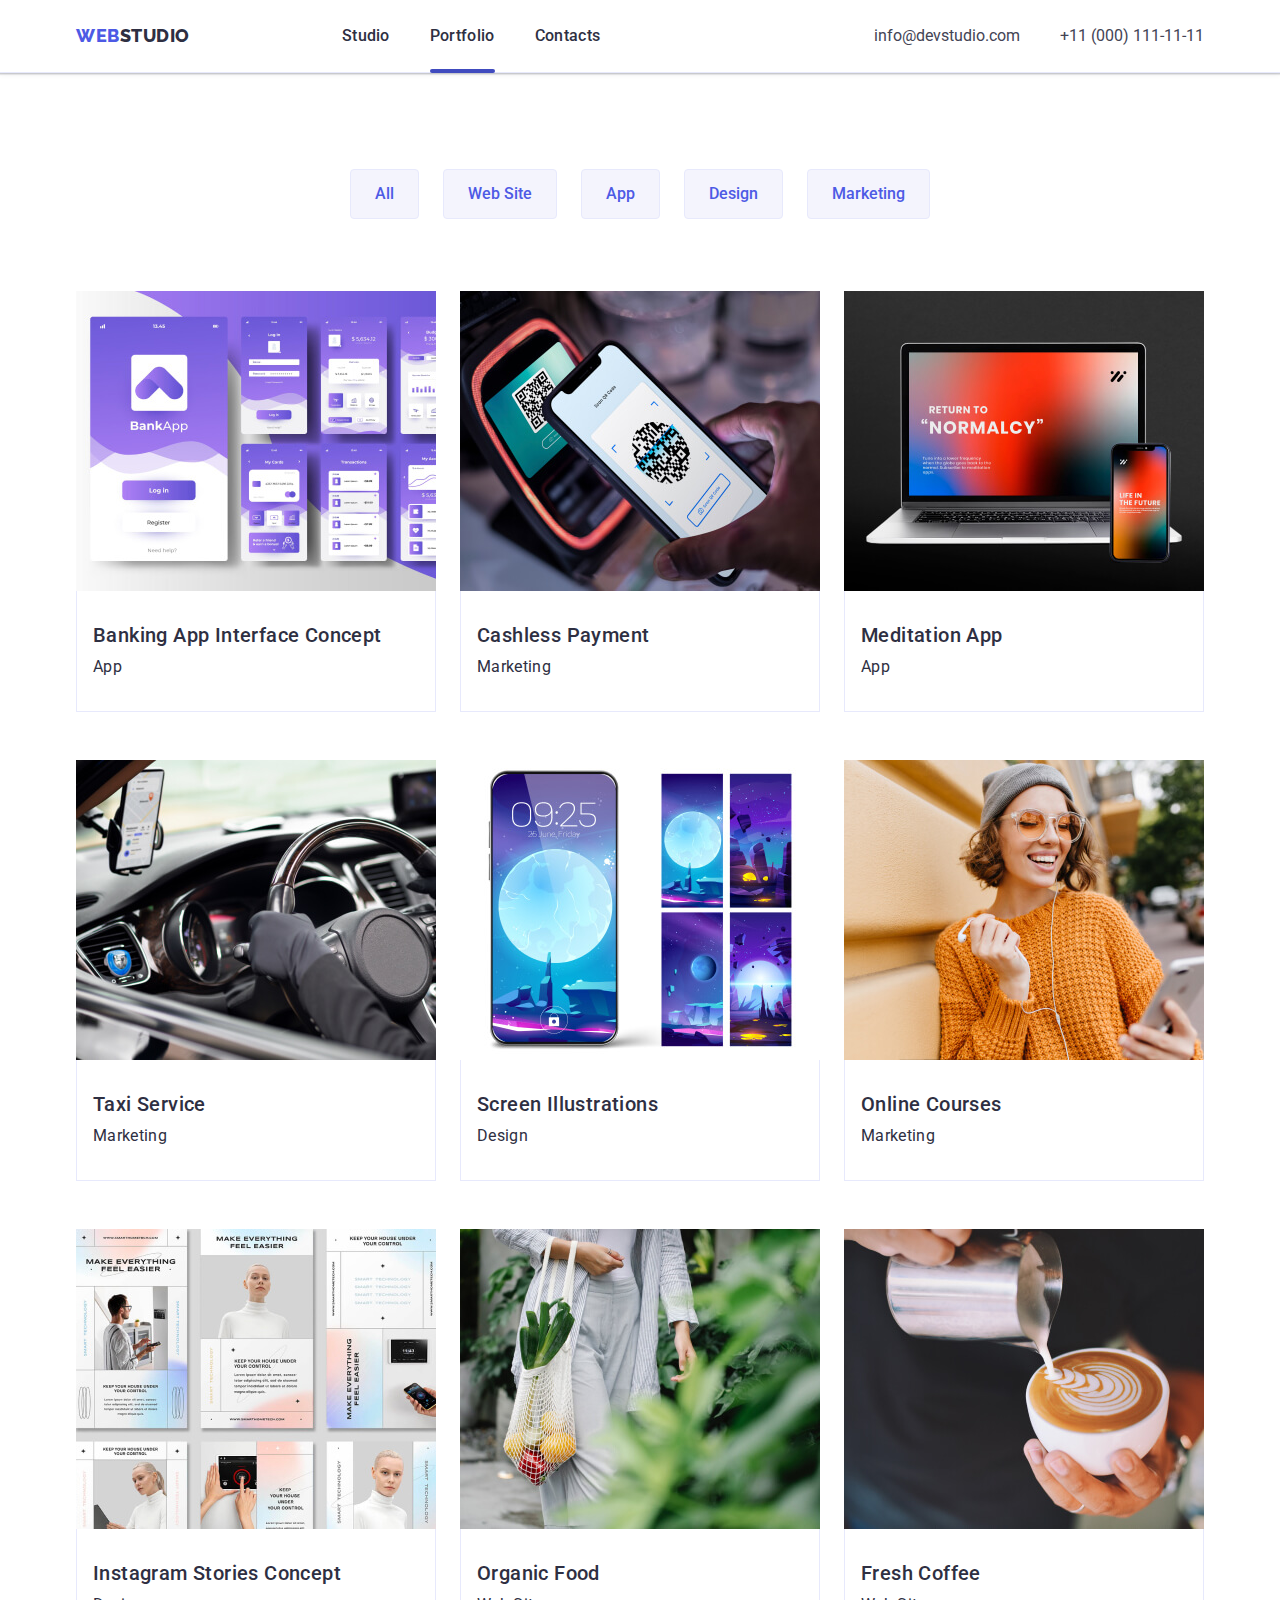
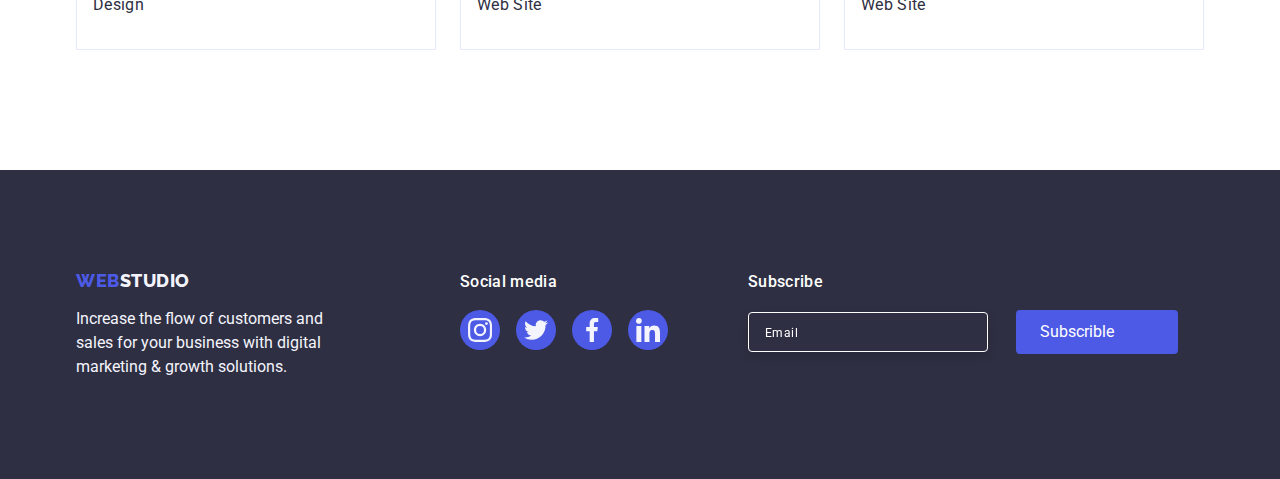
==== commit 1def5ea3: "add" ====
--- a/portfolio.html
+++ b/portfolio.html
@@ -347,9 +347,7 @@
         <div class="subscrible">
           <h2 class="subscrible-title">Subscribe</h2>
           <form action="subscrible-form">
-            <label for="subscrible-label">
-              <input type="email" class="form-sub" name="Email" placeholder="Email" />
-            </label>
+            <input type="email" class="form-sub" name="Email" placeholder="Email" />
             <button class="subscr-btn" type="submit">
               Subscrible
               <span class="subscr-ikon">
--- a/css/styles.css
+++ b/css/styles.css
@@ -680,6 +680,8 @@
 
   color: var(--background-color);
   background-color: var(--dark-color);
+
+  transition: background var(--transition-role);
 }
 .form-sub::placeholder {
   display: flex;
@@ -690,11 +692,8 @@
   font-weight: 400;
   font-size: 12px;
   line-height: 2;
-  /* identical to box height, or 200% */
 
   letter-spacing: 0.04em;
-
-  /* WHITE */
 
   color: var(--background-color);
 }
@@ -713,6 +712,7 @@
 
   background: #4d5ae5;
   border-radius: 4px;
+  border: none;
   color: var(--background-color);
   cursor: pointer;
 
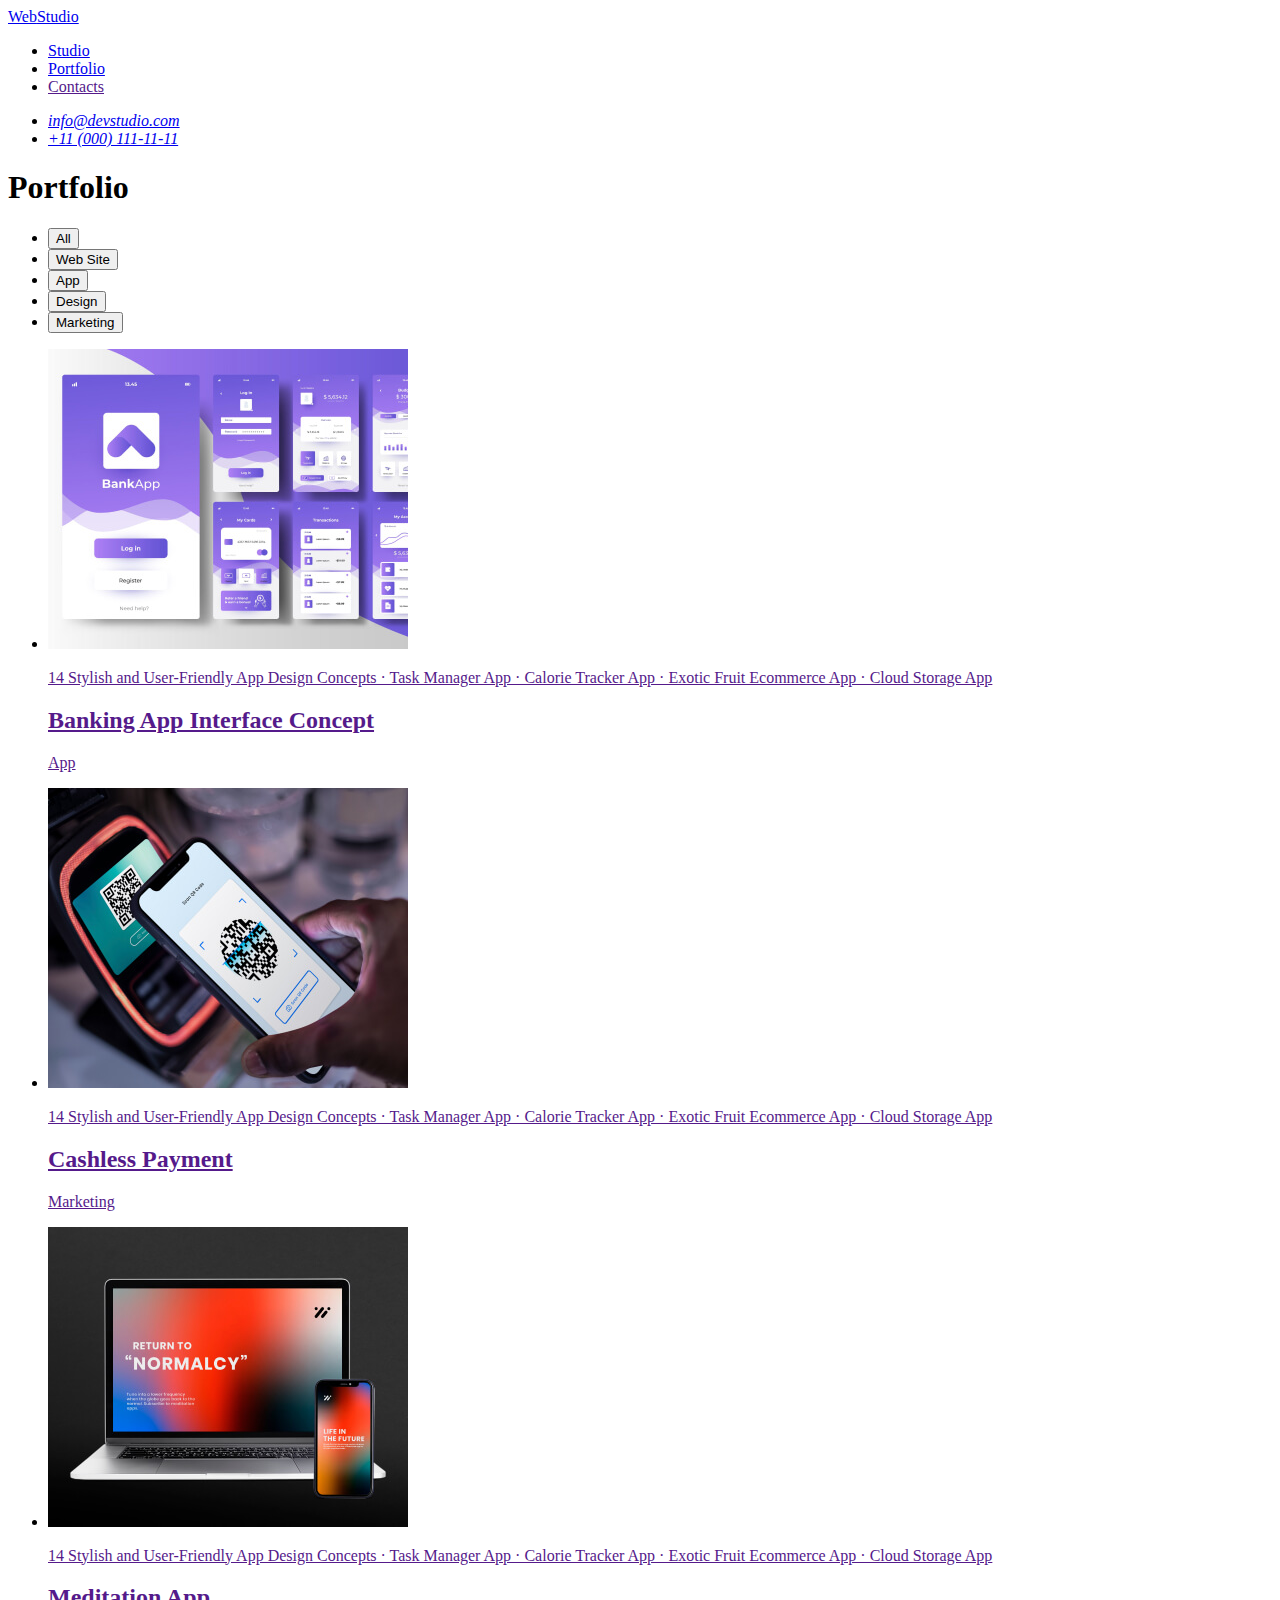
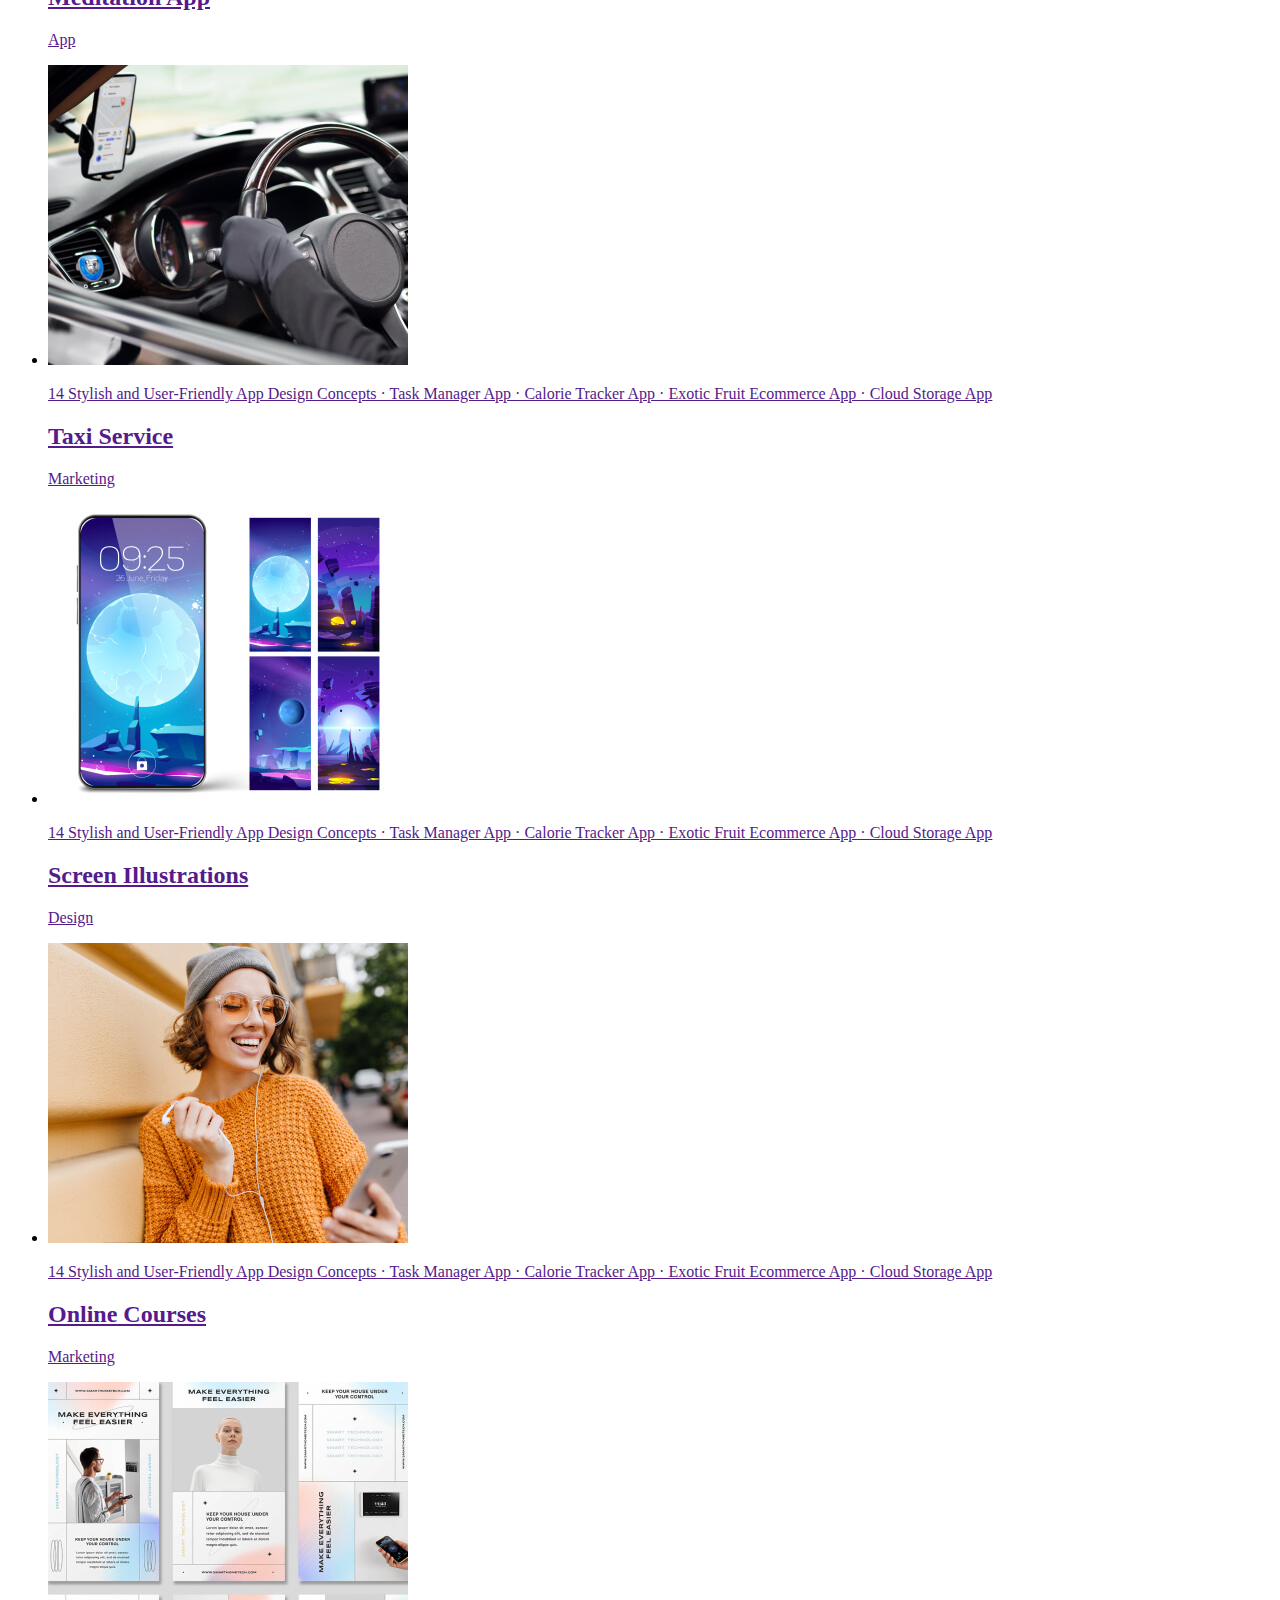
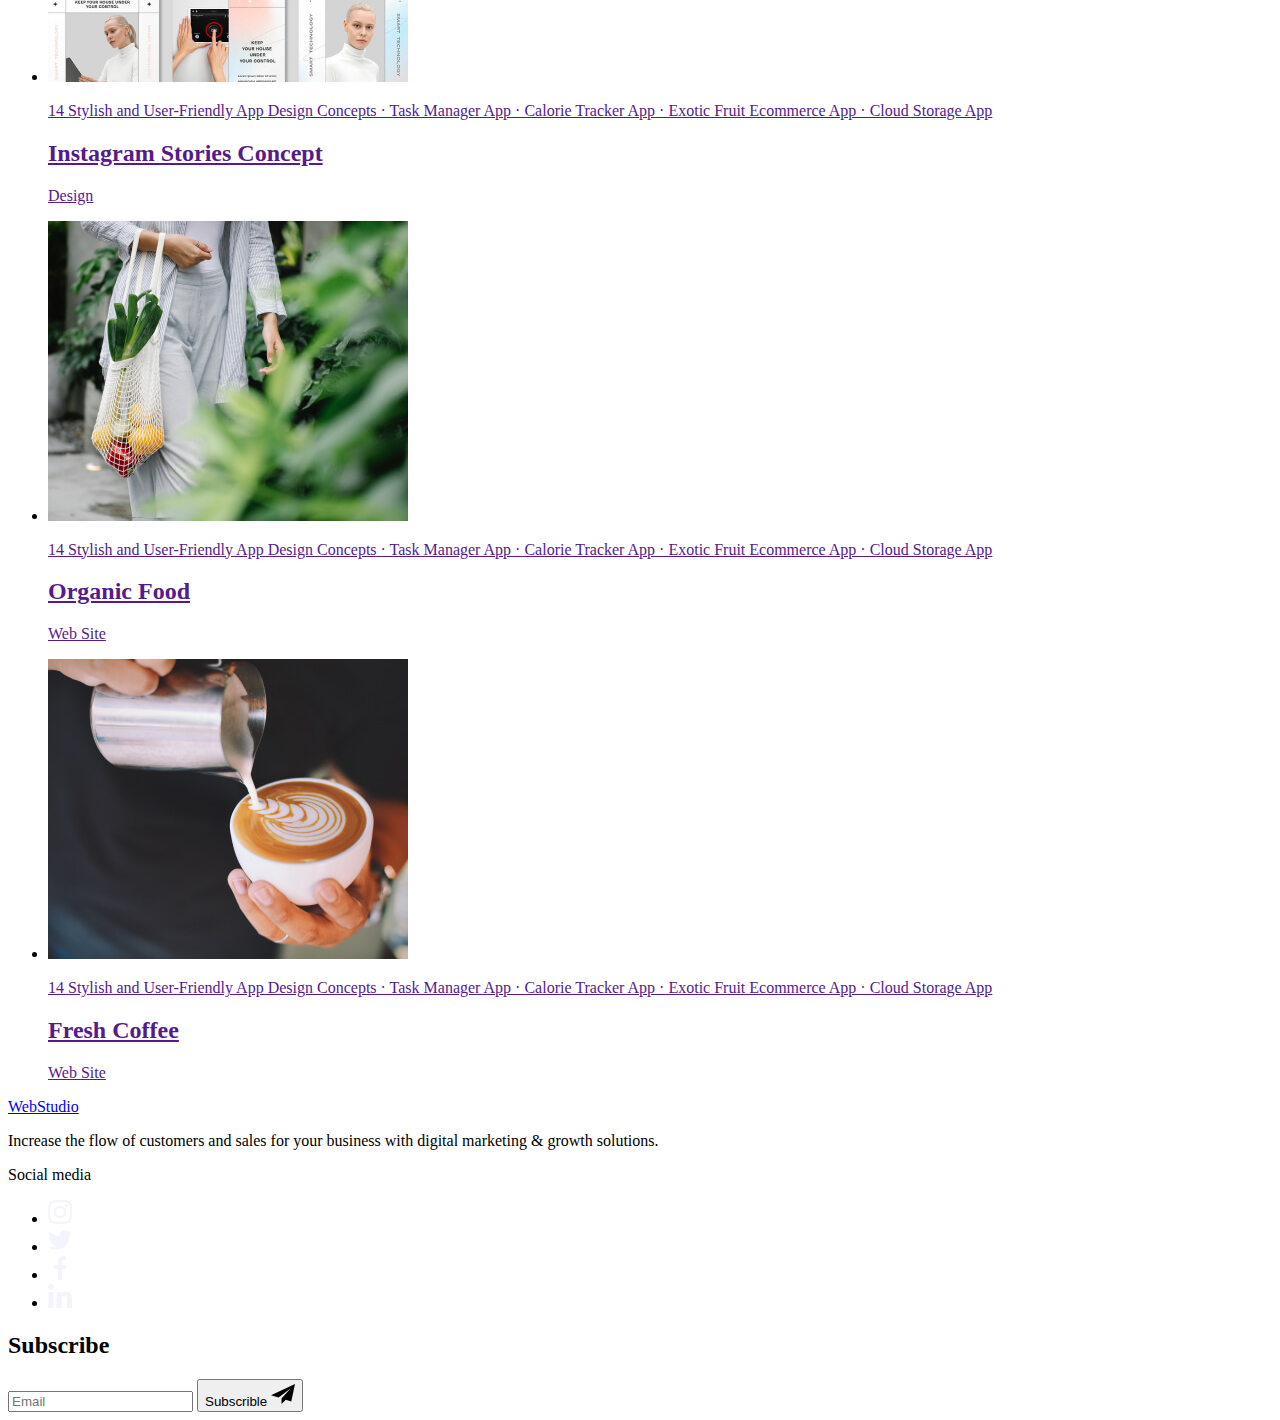
==== commit b330fc3e: "added to the methodology BEM and SaSS" ====
--- a/portfolio.html
+++ b/portfolio.html
@@ -11,42 +11,37 @@
       href="https://fonts.googleapis.com/css2?family=Raleway:wght@800&family=Roboto:wght@400;500;700;900&display=swap"
       rel="stylesheet"
     />
-    <link
-      rel="stylesheet"
-      href="https://cdnjs.cloudflare.com/ajax/libs/modern-normalize/1.1.0/modern-normalize.min.css"
-    />
-    <link rel="stylesheet" href="./css/styles.css" />
+    <link rel="stylesheet" href="./dist/css/main.min.css" />
   </head>
   <body>
     <!-- Header -->
-    <header class="header">
-      <div class="container">
+    <header class="page-header">
+      <!-- Header section -->
+      <div class="container header__cotainer">
         <!-- navigation menu -->
-        <nav class="nav">
+        <nav class="nav header-nav">
           <!-- Logo -->
-          <a href="./index.html" class="link nav-logo"
-            >Web<span class="nav-logo-item">Studio</span>
-          </a>
-          <ul class="list">
-            <li class="list-item">
-              <a href="./index.html" class="link nav-link">Studio</a>
-            </li>
-            <li class="list-item">
-              <a href="./portfolio.html" class="link nav-link current">Portfolio</a>
-            </li>
-            <li class="list-item">
-              <a href="" class="link nav-link">Contacts</a>
+          <a href="./index.html" class="logo">Web<span class="logo_color-black">Studio</span> </a>
+          <ul class="nav__list page-heder__nav">
+            <li class="nav-list__item">
+              <a href="./index.html" class="nav-list__link">Studio</a>
+            </li>
+            <li class="nav-list__item">
+              <a href="./portfolio.html" class="nav-list__link nav-list__link_current">Portfolio</a>
+            </li>
+            <li class="nav-list__item">
+              <a href="" class="nav-list__link">Contacts</a>
             </li>
           </ul>
         </nav>
         <!-- adress -->
-        <address class="address">
-          <ul class="list">
-            <li class="address-list-item">
-              <a href="mailto:info@devstudio.com" class="address-item link">info@devstudio.com</a>
-            </li>
-            <li class="address-list-item">
-              <a href="tel:+110001111111" class="address-item link">+11 (000) 111-11-11</a>
+        <address class="address header__adress">
+          <ul class="adress-list">
+            <li class="adress-list__item">
+              <a href="mailto:info@devstudio.com" class="adress-list__link">info@devstudio.com</a>
+            </li>
+            <li class="adress-list__item">
+              <a href="tel:+110001111111" class="adress-list__link">+11 (000) 111-11-11</a>
             </li>
           </ul>
         </address>
@@ -55,7 +50,7 @@
     <!--main content  -->
 
     <main>
-      <section class="section-portfolio">
+      <section class="page-portfolio">
         <div class="container">
           <!-- head -->
 
@@ -63,213 +58,213 @@
 
           <!-- filter -->
 
-          <ul class="list filter">
-            <li class="filter-list">
-              <button type="button" class="portfolio-btn">All</button>
-            </li>
-            <li class="filter-list">
-              <button type="button" class="portfolio-btn">Web Site</button>
-            </li>
-            <li class="filter-list">
-              <button type="button" class="portfolio-btn">App</button>
-            </li>
-            <li class="filter-list">
-              <button type="button" class="portfolio-btn">Design</button>
-            </li>
-            <li class="filter-list">
-              <button type="button" class="portfolio-btn">Marketing</button>
+          <ul class="portfolio-filter page-portfolio__filter">
+            <li class="filter-list">
+              <button type="button" class="filter-list__btn">All</button>
+            </li>
+            <li class="filter-list">
+              <button type="button" class="filter-list__btn">Web Site</button>
+            </li>
+            <li class="filter-list">
+              <button type="button" class="filter-list__btn">App</button>
+            </li>
+            <li class="filter-list">
+              <button type="button" class="filter-list__btn">Design</button>
+            </li>
+            <li class="filter-list">
+              <button type="button" class="filter-list__btn">Marketing</button>
             </li>
           </ul>
 
           <!-- product -->
 
-          <ul class="list cards">
-            <li class="card">
-              <a href="" class="link">
-                <div class="box-overlay">
+          <ul class="portfolio-cards">
+            <li class="cards-item">
+              <a href="" class="cards-link">
+                <div class="overlay-wrapper">
                   <img
                     src="./images/portfolio/row1/banking-app.jpg"
                     alt="Banking App Interface Concept"
                     width="360"
                   />
-                  <div class="overlay">
-                    <p>
-                      14 Stylish and User-Friendly App Design Concepts · Task Manager App · Calorie
-                      Tracker App · Exotic Fruit Ecommerce App · Cloud Storage App
-                    </p>
-                  </div>
-                </div>
-                <div class="card-categories">
-                  <h2 class="portfolio-title">Banking App Interface Concept</h2>
-                  <p class="portfolio-text">App</p>
-                </div>
-              </a>
-            </li>
-            <li class="card">
-              <a href="" class="link">
-                <div class="box-overlay">
+                  <div class="overlay-wrapper__screen">
+                    <p class="overlay-wrapper__paragraf">
+                      14 Stylish and User-Friendly App Design Concepts · Task Manager App · Calorie
+                      Tracker App · Exotic Fruit Ecommerce App · Cloud Storage App
+                    </p>
+                  </div>
+                </div>
+                <div class="cards-descr">
+                  <h2 class="cards-descr__title">Banking App Interface Concept</h2>
+                  <p class="cards-descr__text">App</p>
+                </div>
+              </a>
+            </li>
+            <li class="cards-item">
+              <a href="" class="cards-link">
+                <div class="overlay-wrapper">
                   <img
                     src="./images/portfolio/row1/cashles-payment.jpg"
                     alt="Cashless Payment"
                     width="360"
                   />
-                  <div class="overlay">
-                    <p>
-                      14 Stylish and User-Friendly App Design Concepts · Task Manager App · Calorie
-                      Tracker App · Exotic Fruit Ecommerce App · Cloud Storage App
-                    </p>
-                  </div>
-                </div>
-                <div class="card-categories">
-                  <h2 class="portfolio-title">Cashless Payment</h2>
-                  <p class="portfolio-text">Marketing</p>
-                </div>
-              </a>
-            </li>
-            <li class="card">
-              <a href="" class="link">
-                <div class="box-overlay">
+                  <div class="overlay-wrapper__screen">
+                    <p class="overlay-wrapper__paragraf">
+                      14 Stylish and User-Friendly App Design Concepts · Task Manager App · Calorie
+                      Tracker App · Exotic Fruit Ecommerce App · Cloud Storage App
+                    </p>
+                  </div>
+                </div>
+                <div class="cards-descr">
+                  <h2 class="cards-descr__title">Cashless Payment</h2>
+                  <p class="cards-descr__text">Marketing</p>
+                </div>
+              </a>
+            </li>
+            <li class="cards-item">
+              <a href="" class="cards-link">
+                <div class="overlay-wrapper">
                   <img
                     src="./images/portfolio/row1/meditacion-app.jpg"
                     alt="Meditation App"
                     width="360"
                   />
-                  <div class="overlay">
-                    <p>
-                      14 Stylish and User-Friendly App Design Concepts · Task Manager App · Calorie
-                      Tracker App · Exotic Fruit Ecommerce App · Cloud Storage App
-                    </p>
-                  </div>
-                </div>
-                <div class="card-categories">
-                  <h2 class="portfolio-title">Meditation App</h2>
-                  <p class="portfolio-text">App</p>
-                </div>
-              </a>
-            </li>
-            <li class="card">
-              <a href="" class="link">
-                <div class="box-overlay">
+                  <div class="overlay-wrapper__screen">
+                    <p class="overlay-wrapper__paragraf">
+                      14 Stylish and User-Friendly App Design Concepts · Task Manager App · Calorie
+                      Tracker App · Exotic Fruit Ecommerce App · Cloud Storage App
+                    </p>
+                  </div>
+                </div>
+                <div class="cards-descr">
+                  <h2 class="cards-descr__title">Meditation App</h2>
+                  <p class="cards-descr__text">App</p>
+                </div>
+              </a>
+            </li>
+            <li class="cards-item">
+              <a href="" class="cards-link">
+                <div class="overlay-wrapper">
                   <img
                     src="./images/portfolio/row2/taxi-service.jpg"
                     alt="Taxi Service"
                     width="360"
                   />
-                  <div class="overlay">
-                    <p>
-                      14 Stylish and User-Friendly App Design Concepts · Task Manager App · Calorie
-                      Tracker App · Exotic Fruit Ecommerce App · Cloud Storage App
-                    </p>
-                  </div>
-                </div>
-                <div class="card-categories">
-                  <h2 class="portfolio-title">Taxi Service</h2>
-                  <p class="portfolio-text">Marketing</p>
-                </div>
-              </a>
-            </li>
-            <li class="card">
-              <a href="" class="link">
-                <div class="box-overlay">
+                  <div class="overlay-wrapper__screen">
+                    <p class="overlay-wrapper__paragraf">
+                      14 Stylish and User-Friendly App Design Concepts · Task Manager App · Calorie
+                      Tracker App · Exotic Fruit Ecommerce App · Cloud Storage App
+                    </p>
+                  </div>
+                </div>
+                <div class="cards-descr">
+                  <h2 class="cards-descr__title">Taxi Service</h2>
+                  <p class="cards-descr__text">Marketing</p>
+                </div>
+              </a>
+            </li>
+            <li class="cards-item">
+              <a href="" class="cards-link">
+                <div class="overlay-wrapper">
                   <img
                     src="./images/portfolio/row2/screen-illustrations.jpg"
                     alt="Screen Illustrations"
                     width="360"
                   />
-                  <div class="overlay">
-                    <p>
-                      14 Stylish and User-Friendly App Design Concepts · Task Manager App · Calorie
-                      Tracker App · Exotic Fruit Ecommerce App · Cloud Storage App
-                    </p>
-                  </div>
-                </div>
-                <div class="card-categories">
-                  <h2 class="portfolio-title">Screen Illustrations</h2>
-                  <p class="portfolio-text">Design</p>
-                </div>
-              </a>
-            </li>
-            <li class="card">
-              <a href="" class="link">
-                <div class="box-overlay">
+                  <div class="overlay-wrapper__screen">
+                    <p class="overlay-wrapper__paragraf">
+                      14 Stylish and User-Friendly App Design Concepts · Task Manager App · Calorie
+                      Tracker App · Exotic Fruit Ecommerce App · Cloud Storage App
+                    </p>
+                  </div>
+                </div>
+                <div class="cards-descr">
+                  <h2 class="cards-descr__title">Screen Illustrations</h2>
+                  <p class="cards-descr__text">Design</p>
+                </div>
+              </a>
+            </li>
+            <li class="cards-item">
+              <a href="" class="cards-link">
+                <div class="overlay-wrapper">
                   <img
                     src="./images/portfolio/row2/online-courses.jpg"
                     alt="Online Courses"
                     width="360"
                   />
-                  <div class="overlay">
-                    <p>
-                      14 Stylish and User-Friendly App Design Concepts · Task Manager App · Calorie
-                      Tracker App · Exotic Fruit Ecommerce App · Cloud Storage App
-                    </p>
-                  </div>
-                </div>
-                <div class="card-categories">
-                  <h2 class="portfolio-title">Online Courses</h2>
-                  <p class="portfolio-text">Marketing</p>
-                </div>
-              </a>
-            </li>
-            <li class="card">
-              <a href="" class="link">
-                <div class="box-overlay">
+                  <div class="overlay-wrapper__screen">
+                    <p class="overlay-wrapper__paragraf">
+                      14 Stylish and User-Friendly App Design Concepts · Task Manager App · Calorie
+                      Tracker App · Exotic Fruit Ecommerce App · Cloud Storage App
+                    </p>
+                  </div>
+                </div>
+                <div class="cards-descr">
+                  <h2 class="cards-descr__title">Online Courses</h2>
+                  <p class="cards-descr__text">Marketing</p>
+                </div>
+              </a>
+            </li>
+            <li class="cards-item">
+              <a href="" class="cards-link">
+                <div class="overlay-wrapper">
                   <img
                     src="./images/portfolio/row3/instagram.jpg"
                     alt="Instagram Stories Concept"
                     width="360"
                   />
-                  <div class="overlay">
-                    <p>
-                      14 Stylish and User-Friendly App Design Concepts · Task Manager App · Calorie
-                      Tracker App · Exotic Fruit Ecommerce App · Cloud Storage App
-                    </p>
-                  </div>
-                </div>
-                <div class="card-categories">
-                  <h2 class="portfolio-title">Instagram Stories Concept</h2>
-                  <p class="portfolio-text">Design</p>
-                </div>
-              </a>
-            </li>
-            <li class="card">
-              <a href="" class="link">
-                <div class="box-overlay">
+                  <div class="overlay-wrapper__screen">
+                    <p class="overlay-wrapper__paragraf">
+                      14 Stylish and User-Friendly App Design Concepts · Task Manager App · Calorie
+                      Tracker App · Exotic Fruit Ecommerce App · Cloud Storage App
+                    </p>
+                  </div>
+                </div>
+                <div class="cards-descr">
+                  <h2 class="cards-descr__title">Instagram Stories Concept</h2>
+                  <p class="cards-descr__text">Design</p>
+                </div>
+              </a>
+            </li>
+            <li class="cards-item">
+              <a href="" class="cards-link">
+                <div class="overlay-wrapper">
                   <img
                     src="./images/portfolio/row3/organic-food.jpg"
                     alt="Organic Food"
                     width="360"
                   />
-                  <div class="overlay">
-                    <p>
-                      14 Stylish and User-Friendly App Design Concepts · Task Manager App · Calorie
-                      Tracker App · Exotic Fruit Ecommerce App · Cloud Storage App
-                    </p>
-                  </div>
-                </div>
-                <div class="card-categories">
-                  <h2 class="portfolio-title">Organic Food</h2>
-                  <p class="portfolio-text">Web Site</p>
-                </div>
-              </a>
-            </li>
-            <li class="card">
-              <a href="" class="link">
-                <div class="box-overlay">
+                  <div class="overlay-wrapper__screen">
+                    <p class="overlay-wrapper__paragraf">
+                      14 Stylish and User-Friendly App Design Concepts · Task Manager App · Calorie
+                      Tracker App · Exotic Fruit Ecommerce App · Cloud Storage App
+                    </p>
+                  </div>
+                </div>
+                <div class="cards-descr">
+                  <h2 class="cards-descr__title">Organic Food</h2>
+                  <p class="cards-descr__text">Web Site</p>
+                </div>
+              </a>
+            </li>
+            <li class="cards-item">
+              <a href="" class="cards-link">
+                <div class="overlay-wrapper">
                   <img
                     src="./images/portfolio/row3/fresh-coffee.jpg"
                     alt="Fresh Coffee"
                     width="360"
                   />
-                  <div class="overlay">
-                    <p>
-                      14 Stylish and User-Friendly App Design Concepts · Task Manager App · Calorie
-                      Tracker App · Exotic Fruit Ecommerce App · Cloud Storage App
-                    </p>
-                  </div>
-                </div>
-                <div class="card-categories">
-                  <h2 class="portfolio-title">Fresh Coffee</h2>
-                  <p class="portfolio-text">Web Site</p>
+                  <div class="overlay-wrapper__screen">
+                    <p class="overlay-wrapper__paragraf">
+                      14 Stylish and User-Friendly App Design Concepts · Task Manager App · Calorie
+                      Tracker App · Exotic Fruit Ecommerce App · Cloud Storage App
+                    </p>
+                  </div>
+                </div>
+                <div class="cards-descr">
+                  <h2 class="cards-descr__title">Fresh Coffee</h2>
+                  <p class="cards-descr__text">Web Site</p>
                 </div>
               </a>
             </li>
@@ -278,25 +273,26 @@
       </section>
     </main>
 
-    <!-- footer -->
-    <footer class="footer">
+    <!-- footer section-->
+    <footer class="page-footer">
       <div class="container">
-        <div class="footer-logo-cont">
+        <div class="footer-logo">
           <!-- logo -->
-          <a href="./index.html" class="link footer-logo"
-            >Web<span class="footer-logo-item">Studio</span>
+          <a href="./index.html" class="logo page-footer__logo"
+            >Web<span class="logo_color-white">Studio</span>
           </a>
-          <p class="text">
+          <p class="footer-logo__text">
             Increase the flow of customers and sales for your business with digital marketing &
             growth solutions.
           </p>
         </div>
-        <div class="footer-social-cont">
-          <p class="footer-social-title">Social media</p>
-          <ul class="footer-list list">
-            <li class="footer-list-item">
+        <!-- footer social -->
+        <div class="footer-social">
+          <p class="footer-social__title">Social media</p>
+          <ul class="footer-list social-list">
+            <li class="social-list__item">
               <a
-                class="footer-social-link"
+                class="social-list__link link_color-activ"
                 href="https://www.instagram.com/"
                 target="_blank"
                 rel="noopener noreferrer"
@@ -306,9 +302,9 @@
                 </svg>
               </a>
             </li>
-            <li class="footer-list-item">
+            <li class="social-list__item">
               <a
-                class="footer-social-link"
+                class="social-list__link link_color-activ"
                 href="https://twitter.com/"
                 target="_blank"
                 rel="noopener noreferrer"
@@ -318,9 +314,9 @@
                 </svg>
               </a>
             </li>
-            <li class="footer-list-item">
+            <li class="social-list__item">
               <a
-                class="footer-social-link"
+                class="social-list__link link_color-activ"
                 href="https://www.facebook.com/"
                 target="_blank"
                 rel="noopener noreferrer"
@@ -330,9 +326,9 @@
                 </svg>
               </a>
             </li>
-            <li class="footer-list-item">
+            <li class="social-list__item">
               <a
-                class="footer-social-link"
+                class="social-list__link link_color-activ"
                 href="https://www.linkedin.com/"
                 target="_blank"
                 rel="noopener noreferrer"
@@ -344,14 +340,23 @@
             </li>
           </ul>
         </div>
-        <div class="subscrible">
-          <h2 class="subscrible-title">Subscribe</h2>
-          <form action="subscrible-form">
-            <input type="email" class="form-sub" name="Email" placeholder="Email" />
+        <!-- footer subscrible -->
+        <div class="footer-subscrible">
+          <h2 class="footer-subscrible__title">Subscribe</h2>
+          <form class="subscrible-form">
+            <label class="subscrible-label">
+              <input
+                type="email"
+                class="subscrible-label_input"
+                name="Email"
+                placeholder="Email"
+                aria-label="email"
+              />
+            </label>
             <button class="subscr-btn" type="submit">
               Subscrible
-              <span class="subscr-ikon">
-                <svg class="sibscr-svg" width="24" height="24">
+              <span class="btn-icon">
+                <svg class="btn-icon__svg" width="24" height="24">
                   <use href="./images/icon.svg#icon-frame"></use>
                 </svg>
               </span>
